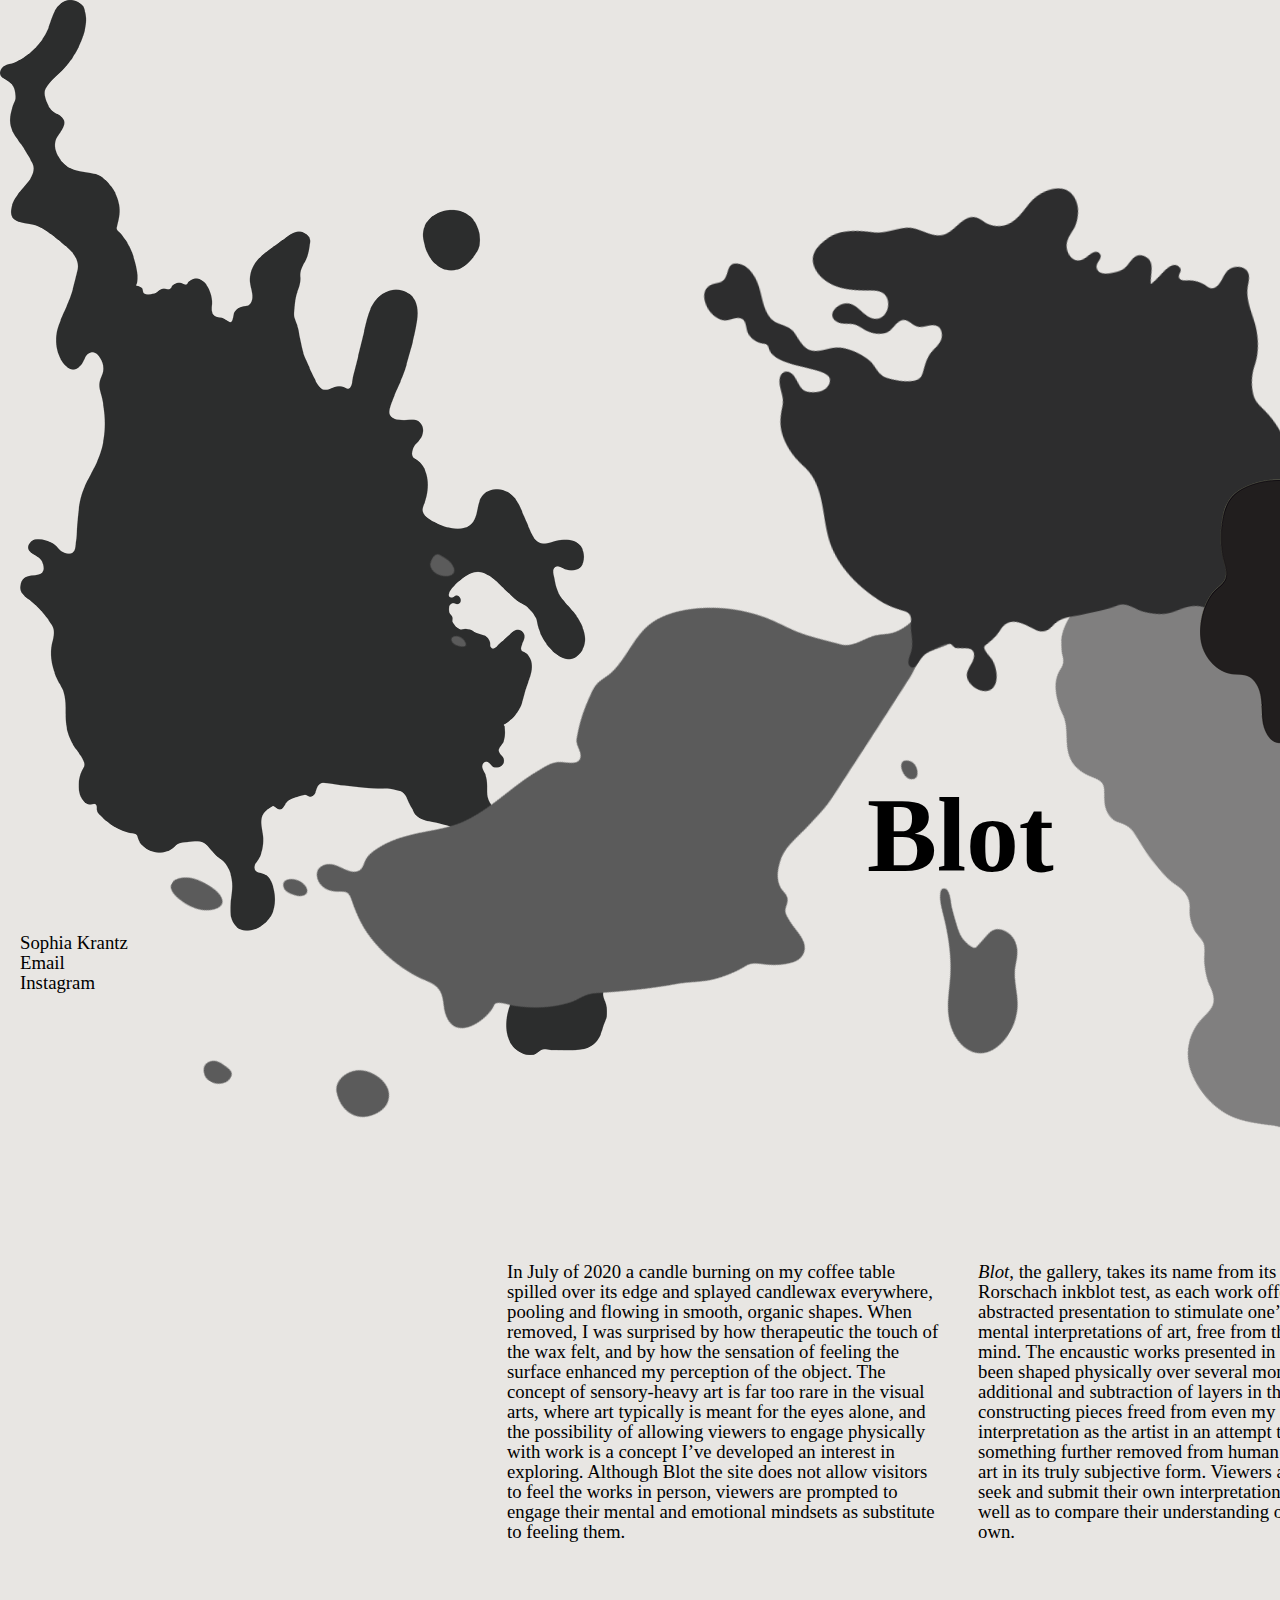
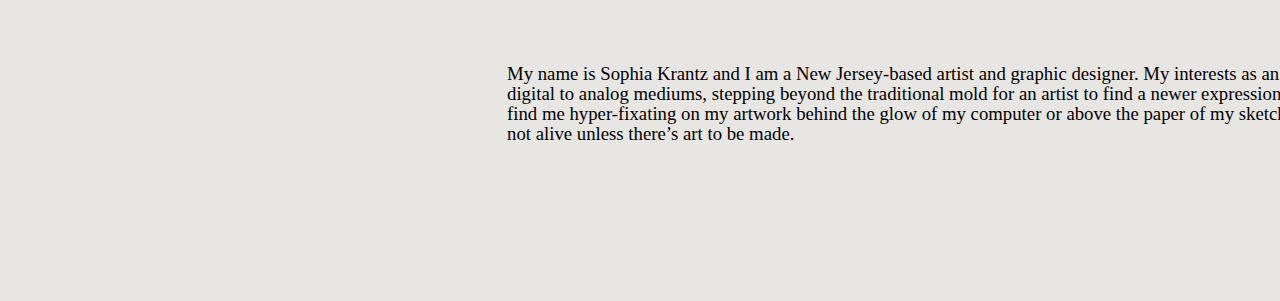
==== index.html @ 6ec8d4f0 "Initial commit" ====
<!DOCTYPE html>
<html lang="en-US">
<head>
	<meta charset="UTF-8">
	<title>Blot | Home</title>
	<link rel="icon" type="image/png" href="assets/imgs/favicon.png">
	<link rel="stylesheet" href="assets/css/main.css">
	<script src="assets/js/jquery-3.4.1.min.js"></script>
    <script src="assets/js/main.js"></script> 
</head>
<body >
	<div class="title">
		<div>Blot</div>
	</div>
	<div class="blots">
		<div class="wax">
			<img src="assets/imgs/wax.png" usemap="#wax1">
			<map name="wax1">
			<area shape="rect" coords="605,1053,607,1055" alt="Image Map" style="outline:none;" title="Image Map" href="gallery/untitled1/index.html" />
			<area href="gallery/untitled1/index.html" shape="poly" coords="466,270,481,252,480,232,471,216,457,208,443,210,430,217,421,228,423,243,428,260,440,269,454,270" style="outline:none;" target="_self">
			<area href="gallery/untitled1/index.html" shape="poly" coords="600,1040,606,1019,607,1005,603,996,603,986,599,982,585,984,577,979,559,973,546,973,535,976,524,981,515,990,509,1001,505,1015,504,1030,509,1044,519,1054,537,1055,543,1049,554,1053,583,1053" style="outline:none;" target="_self">
			<area href="gallery/untitled1/index.html" shape="poly" coords="524,951,531,942,529,933,521,926,520,913,515,899,503,890,504,875,503,867,492,856,498,845,494,810,490,800,488,793,487,782,485,768,499,769,504,764,505,757,500,751,505,741,507,726,511,722,520,709,533,671,533,659,526,651,523,648,526,633,522,627,516,626,493,645,488,635,480,631,470,628,464,627,454,620,453,608,463,602,463,593,453,589,476,575,492,581,510,598,530,609,537,630,548,651,564,659,576,658,585,650,587,636,581,619,574,612,563,599,559,595,553,570,558,567,568,572,581,569,586,554,581,543,572,538,566,537,554,538,542,541,533,530,525,516,517,497,508,489,498,487,489,488,480,492,476,498,474,516,468,522,459,524,446,525,423,511,427,502,428,483,427,474,427,468,424,461,413,453,425,437,424,424,420,416,415,414,391,412,395,405,399,392,414,345,418,321,418,298,413,290,404,286,394,286,384,288,375,296,369,303,364,317,348,379,334,382,322,386,302,342,300,326,296,317,296,304,303,280,313,242,311,231,303,228,298,227,248,262,246,275,249,296,235,302,228,314,214,310,212,287,204,275,196,273,186,276,174,277,166,281,147,289,141,280,138,258,130,242,119,225,123,204,118,190,110,179,101,172,92,169,71,164,63,156,57,144,61,134,67,119,64,113,55,106,50,101,48,90,55,81,66,72,78,58,85,39,90,23,90,9,86,1,56,1,51,10,45,21,42,31,34,40,24,48,17,56,0,62,0,80,10,84,12,92,7,104,6,120,10,135,21,152,30,170,24,181,14,193,9,206,11,219,21,225,37,228,70,253,75,268,69,283,64,301,56,318,50,338,64,369,75,371,86,366,87,359,94,356,101,366,97,376,97,388,99,410,100,441,80,486,75,499,72,546,62,547,50,538,35,537,29,536,26,545,35,557,42,570,26,573,19,578,15,587,21,597,45,622,47,650,49,663,61,695,63,731,79,762,74,790,81,805,94,808,104,828,133,837,144,854,172,854,179,843,200,844,222,864,226,882,227,907,229,922,246,934,263,927,277,913,278,894,273,877,257,868,265,854,264,818,272,812,281,815,288,804,305,798,314,800,320,788,398,790,413,817,425,825,450,830,452,850,459,862,475,874,482,896,497,904,505,925,508,944" style="outline:none;" target="_self">
			</map>
		</div>
		<div class="wax2">
			<img id="Image-Maps-Com-wax2" src="assets/imgs/wax2.png" height="800px"usemap="#wax2">
			<map name="wax2" id="ImageMapsCom-wax2">
			<area shape="rect" coords="800,798,802,800" alt="Image Map" style="outline:none;" title="Image Map" href="gallery/untitled2/index.html">
			<area href="assets/imgs/wax2.PNG" shape="poly" coords="800,677,802,664,800,657,793,653,788,652,783,653,781,659,781,670,786,678,796,679" style="outline:none;" target="_self">
			<area href="gallery/untitled2/index.html" shape="poly" coords="752,551,758,539,759,524,754,513,742,504,730,504,717,510,713,523,714,540,723,550,738,556" style="outline:none;" target="_self">
			<area href="gallery/untitled2/index.html" shape="poly" coords="657,797,661,782,657,758,649,746,638,745,635,758,634,775,639,789,647,800" style="outline:none;" target="_self">
			<area href="gallery/untitled2/index.html" shape="poly" coords="595,703,600,694,595,679,590,679,584,686,586,696" style="outline:none;" target="_self">
			<area href="gallery/untitled2/index.html" shape="poly" coords="299,681,302,668,294,662,291,670" style="outline:none;" target="_self">
			<area href="gallery/untitled2/index.html" shape="poly" coords="240,737,250,726,246,710,239,709,234,715,233,721,231,728" style="outline:none;" target="_self">
			<area href="gallery/untitled2/index.html" shape="poly" coords="183,231,192,215,188,206,180,206,173,215,173,225" style="outline:none;" target="_self">
			<area href="gallery/untitled2/index.html" shape="poly" coords="268,130,282,124,301,106,324,87,352,76,380,59,393,41,396,19,391,9,377,1,373,1,343,1,338,4,324,9,310,20,297,27,282,33,276,40,275,50,277,63,290,70,302,71,304,80,297,97,280,113,270,119" style="outline:none;" target="_self">
			<area href="gallery/untitled2/index.html" shape="poly" coords="565,679,577,665,574,652,569,643,589,616,606,575,608,518,611,509,632,485,627,472,606,459,592,457,568,409,552,391,536,384,461,280,446,264,433,259,411,226,397,216,384,220,369,250,350,258,348,270,325,284,288,277,256,269,101,262,76,261,19,225,5,228,1,236,1,257,12,272,35,287,62,294,80,316,100,327,113,368,119,413,121,434,130,455,140,477,159,500,171,512,184,520,198,521,233,523,261,535,328,522,336,511,350,532,373,545,443,577,461,590,495,631,517,644,539,646,545,654,551,675" style="outline:none;" target="_self">
			</map>
		</div>
		<div class="wax3">
			<img src="assets/imgs/wax3.png" usemap="#image-maps-2021-01-14-224948">
			<map name="image-maps-2021-01-14-224948">
			<area shape="rect" coords="364,598,366,600"style="outline:none;" href="gallery/untitled3/index.html">
			<area href="gallery/untitled3/index.html" shape="poly" coords="258,299,274,276,274,253,291,231,299,201,306,197,341,185,356,168,364,142,366,118,358,102,347,80,323,59,321,53,325,45,336,37,339,23,331,16,321,14,315,15,310,19,293,35,268,36,240,17,231,12,216,6,176,3,139,0,101,0,92,9,84,31,50,58,46,74,45,89,53,113,64,117,78,114,85,101,90,95,104,95,122,107,129,122,123,133,121,156,91,177,72,212,60,236,51,264,45,301,41,335,37,378,38,409,27,433,17,486,0,510,2,527,16,535,45,513,54,510,66,519,61,533,69,547,79,545,87,543,97,554,104,573,113,586,125,597,139,600,173,599,200,588,218,563,234,553,252,516,272,480,271,464,261,445,272,424,276,414,274,402,265,388,269,356,266,323" style="outline:none;" target="_self">
			</map>
		</div>
		<div class="wax4">
			<img src="assets/imgs/wax4.png" usemap="#image-maps-2021-01-14-225434">
			<map name="image-maps-2021-01-14-225434">
			<area shape="rect" coords="324,798,326,800" style="outline:none;" title="Image Map" href="gallery/untitled4/index.html" />
			<area href="gallery/untitled4/index.html" shape="poly" coords="292,634,289,612,278,590,281,581,293,570,309,536,311,521,308,504,317,487,326,457,325,425,321,410,314,402,312,356,311,353,300,346,310,333,312,326,304,301,306,295,314,286,320,261,315,252,302,240,303,232,296,224,296,202,284,183,287,158,278,144,269,138,257,137,241,123,245,111,252,101,263,95,276,87,287,79,296,70,301,56,305,42,305,33,301,23,295,13,288,6,278,1,237,1,227,11,216,23,207,39,199,50,184,59,177,56,172,42,166,35,157,27,149,21,139,18,128,17,119,18,110,20,101,29,96,47,100,63,109,73,113,83,114,92,105,94,97,93,90,101,93,113,101,119,101,129,94,137,86,146,75,157,81,173,57,203,39,206,29,224,24,245,25,267,35,290,50,314,63,332,73,351,75,368,66,377,53,376,40,365,30,358,22,353,11,351,1,359,0,382,13,398,29,426,30,448,18,502,20,520,26,537,42,556,45,573,48,608,50,678,56,696,64,713,72,729,82,738,94,740,105,740,117,730,125,725,132,734,129,747,129,765,135,780,144,793,157,799,183,799,208,783,217,787,229,798,251,800,260,789,267,774,259,752,255,737,247,713,251,675,266,671,285,660" style="outline:none;" target="_self">
			</map>
		</div>
		<div class="wax5">
			<img src="assets/imgs/wax5.png" usemap="#image-maps-2021-01-14-230004">
			<map name="image-maps-2021-01-14-230004">
			<area shape="rect" coords="596,698,598,700" style="outline:none;" title="Image Map" href="gallery/untitled5/index.html">
			<area href="gallery/untitled5/index.html" shape="poly" coords="588,541,596,524,597,499,589,450,582,445,569,441,566,429,569,400,565,381,553,371,542,365,526,365,507,351,497,330,495,311,511,278,526,253,525,227,519,207,509,191,497,187,482,182,470,180,453,179,438,180,432,178,427,172,425,158,422,148,420,139,416,131,412,124,398,107,399,102,405,89,406,73,405,58,393,35,382,18,373,5,362,1,302,1,291,9,270,22,259,32,239,45,218,50,193,50,160,44,131,28,124,20,111,15,101,9,80,5,55,10,36,18,21,35,17,58,21,99,17,112,1,139,1,185,10,199,25,203,48,205,57,229,61,253,67,273,81,276,94,270,103,266,120,271,137,289,152,306,174,315,197,317,213,323,216,339,217,356,221,375,238,397,235,422,232,441,232,485,220,507,213,529,217,552,233,559,249,556,266,551,281,557,287,574,308,601,315,623,317,647,320,672,331,693,372,699,384,685,384,659,403,623,409,585,399,548,391,523,389,501,392,477,398,458,415,452,439,435,461,451,466,493,473,503,502,516,517,547,554,557,574,556" style="outline:none;" target="_self">
</map>
		</div>
		<div class="wax6">
			<img src="assets/imgs/wax6.png" usemap="#image-maps-2021-01-14-231120">
			<map name="image-maps-2021-01-14-231120">
			<area shape="rect" coords="515,598,517,600" style="outline:none;" href="gallery/untitled6/index.html" />
			<area href="gallery/untitled6/index.html" shape="poly" coords="514,443,511,433,502,420,502,407,499,399,488,378,488,370,493,359,498,353,513,345,516,333,516,303,505,287,498,279,483,262,475,237,471,222,475,211,487,212,500,205,503,199,503,191,492,173,487,169,482,167,465,169,430,141,431,132,439,100,447,94,464,86,472,79,475,74,475,68,472,59,468,52,464,46,458,41,450,39,440,37,428,36,417,29,409,20,403,13,395,4,392,1,367,1,361,8,350,19,343,36,333,46,324,57,316,67,306,70,285,67,274,63,265,63,257,65,251,74,243,79,233,81,211,80,190,79,160,72,116,55,105,45,98,43,87,46,84,53,77,57,58,75,53,87,52,102,59,116,78,128,95,134,139,147,173,165,184,178,189,195,183,221,151,245,141,258,134,273,130,293,114,310,96,314,62,315,50,317,30,332,13,354,0,382,1,418,10,442,25,446,45,448,80,461,94,459,113,486,108,501,109,518,84,532,80,549,95,565,82,570,79,584,86,595,108,600,139,600,155,582,157,574,141,562,147,558,162,562,178,554,184,534,168,508,166,490,177,476,197,482,215,494,291,529,304,521,296,498,305,491,326,497,353,507,391,510,435,504,467,487,491,466,513,455" style="outline:none;" target="_self">
			</map>

		</div>
		<div class="wax7">
			<img src="assets/imgs/wax7.png" usemap="#image-maps-2021-01-14-232211">
			<map name="image-maps-2021-01-14-232211">
			<area shape="rect" coords="536,549,538,551"style="outline:none;" href="gallery/untitled7/index.html">
			<area href="gallery/untitled7/index.html" shape="poly" coords="479,414,492,403,509,392,527,371,532,354,530,346,532,339,536,326,535,303,528,278,518,261,514,254,515,242,518,233,524,221,531,209,533,194,532,178,531,157,533,148,538,133,534,122,527,119,521,119,514,121,502,134,495,134,487,126,469,121,474,112,471,107,464,104,455,107,442,115,446,99,444,93,436,88,430,88,418,94,407,97,390,94,392,88,398,79,395,74,388,73,381,76,372,77,367,73,367,63,371,56,380,49,385,39,387,26,384,12,375,5,366,4,356,4,346,6,337,14,322,23,309,28,298,26,293,22,286,13,277,12,272,14,254,22,243,24,233,19,223,10,215,8,203,8,187,8,174,3,162,1,131,1,123,6,113,17,114,31,122,46,137,57,154,62,174,68,175,82,170,88,161,90,153,80,145,70,139,68,128,70,120,73,118,83,126,91,136,91,158,108,173,109,185,100,198,110,220,112,222,123,204,136,192,158,175,157,159,151,154,140,146,123,132,112,120,109,110,109,92,105,86,97,79,82,72,73,64,70,59,61,58,49,58,31,56,20,45,6,37,3,28,7,22,21,10,20,1,24,1,51,15,63,30,62,33,82,48,93,54,111,79,122,101,138,90,148,76,142,70,124,63,121,57,121,52,130,52,148,43,172,43,192,53,216,64,234,67,259,64,285,69,327,88,354,107,376,127,389,123,399,122,415,116,431,119,443,135,432,157,426,163,434,180,439,166,456,173,476,188,482,199,475,204,455,196,437,208,431,220,421,234,422,252,437,274,429,309,430,342,427,360,443,386,447,415,447,431,468,455,495,474,510,490,518,525,548,538,549,538,539,527,530,517,510,512,481,506,466,498,455,485,441,481,429" style="outline:none;" target="_self">
			</map>
		</div>
		<div class="wax8">
			<img src="assets/imgs/wax8.png" usemap="#image-maps-2021-01-14-233036">
			<map name="image-maps-2021-01-14-233036">
			<area shape="rect" coords="601,724,603,726" style="outline:none;" href="gallery/untitled8/index.html" />
			<area href="gallery/untitled8/index.html" shape="poly" coords="508,682,505,673,501,671,484,673,479,665,483,648,483,631,497,619,505,599,520,588,527,572,540,563,563,559,583,560,597,554,603,539,601,530,596,528,572,538,530,546,506,565,478,584,453,605,433,588,431,562,427,551,420,544,405,537,388,506,388,502,392,491,391,480,386,469,378,462,380,457,388,455,397,460,397,479,411,485,415,478,417,463,427,460,438,458,461,477,489,475,504,486,524,488,535,476,532,461,519,447,506,436,512,426,512,408,549,398,562,410,568,404,570,396,567,391,563,351,580,338,580,325,577,321,558,301,558,294,556,276,547,264,537,260,523,261,510,274,508,290,517,308,508,317,499,308,494,309,489,317,482,316,485,304,482,295,475,291,465,291,463,281,457,275,447,278,437,272,428,273,420,275,412,288,404,295,391,297,396,284,390,280,383,280,372,285,361,290,346,285,339,278,331,277,324,279,316,275,307,270,298,258,287,254,275,246,266,230,268,205,285,199,297,209,317,217,335,212,350,219,359,215,352,200,356,195,365,201,374,210,388,209,397,201,412,197,419,186,416,176,410,166,410,155,413,145,413,137,423,141,437,151,447,157,456,150,460,143,461,129,475,97,487,95,493,76,493,57,488,43,494,32,496,17,494,4,489,1,472,1,463,6,450,10,440,4,427,1,419,5,409,14,390,14,374,17,356,26,345,37,333,42,331,54,337,66,347,68,355,60,362,71,359,80,351,84,347,87,343,92,347,104,346,114,349,128,352,141,345,148,339,152,326,151,318,132,311,112,305,107,298,107,289,84,279,80,269,65,264,64,257,68,260,87,269,105,268,118,261,107,255,90,249,86,241,89,239,104,249,121,256,142,254,164,244,178,232,188,225,193,221,204,208,210,208,232,197,247,190,267,183,271,174,268,159,270,178,253,180,245,178,235,177,206,185,186,200,179,196,170,197,165,197,165,194,155,186,149,175,142,172,130,183,123,183,112,181,104,171,96,163,91,156,92,148,92,126,65,119,59,112,59,103,60,100,58,98,47,89,44,76,45,75,57,84,70,82,84,74,95,61,102,43,105,38,113,37,126,28,139,15,139,7,130,2,141,4,154,17,153,40,146,52,130,60,129,72,124,81,134,83,156,79,172,74,191,79,210,90,221,85,235,74,248,71,264,70,282,70,300,72,312,82,320,92,339,86,346,78,326,67,318,60,322,57,329,59,338,50,345,42,359,46,379,34,381,23,376,12,381,12,393,23,394,21,403,7,423,7,439,13,462,28,465,31,477,35,496,25,501,10,493,5,497,1,510,8,520,30,520,40,539,52,549,61,554,70,580,97,594,109,592,113,583,127,586,129,577,124,566,116,561,120,545,117,540,107,538,104,530,92,523,117,528,129,525,133,537,137,547,132,560,134,579,145,591,141,601,134,613,138,626,150,627,158,609,162,623,165,637,167,650,178,662,181,684,191,699,202,706,220,707,230,699,233,689,237,681,253,669,265,663,284,656,298,668,317,674,339,669,360,666,386,673,394,686,410,693,426,695,430,711,437,721,449,724,463,719,479,712,489,693,497,690,507,690" style="outline:none;" target="_self">
			<area href="gallery/untitled8/index.html" shape="poly" coords="298,47,301,32,305,17,302,5,296,1,282,1,272,7,266,16,264,31,268,46,286,51" style="outline:none;" target="_self">
			<area href="gallery/untitled8/index.html" shape="poly" coords="77,661,78,643,69,636,68,626,66,602,61,590,52,573,40,561,33,549,27,549,23,551,20,560,23,577,22,589,17,600,21,612,33,618,37,640,33,657,34,682,39,717,41,726,54,725,56,715,51,700,55,679,63,671,73,667" style="outline:none;" target="_self">
			</map>
		</div>
	</div>
	<div class="contact">
		<ul>
			<li>Sophia Krantz</li>
			<li><a href = "mailto: sophia.a.krantz@gmail.com">Email</a></li>
			<li><a href="https://www.instagram.com/theworldsofsoph/" target="_blank" rel="noopener noreferrer">Instagram</a></li>
		</ul>
	</div>
	<div class="about">
		<div class="behind_the_process">
			<p>In July of 2020 a candle burning on my coffee table spilled over its edge and splayed candlewax everywhere, pooling and flowing in smooth, organic shapes. When removed, I was surprised by how therapeutic the touch of the wax felt, and by how the sensation of feeling the surface enhanced my perception of the object. The concept of sensory-heavy art is far too rare in the visual arts, where art typically is meant for the eyes alone, and the possibility of allowing viewers to engage physically with work is a concept I’ve developed an interest in exploring. Although Blot the site does not allow visitors to feel the works in person, viewers are prompted to engage their mental and emotional mindsets as substitute to feeling them.</p>
		</div>
		<div class="behind_blot">
			<p><i>Blot</i>, the gallery, takes its name from its similarity to the Rorschach inkblot test, as each work offers viewers an abstracted presentation to stimulate one’s emotional and mental interpretations of art, free from the conscious mind. The encaustic works presented in this gallery have been shaped physically over several months through the additional and subtraction of layers in the work, constructing pieces freed from even my own interpretation as the artist in an attempt to create something further removed from human hands and reveal art in its truly subjective form. Viewers are encouraged to seek and submit their own interpretation of the works as well as to compare their understanding of the art with my own.</p>
		</div>
		<div class="bio">
			<p>My name is Sophia Krantz and I am a New Jersey-based artist and graphic designer. My interests as an artist range from digital to analog mediums, stepping beyond the traditional mold for an artist to find a newer expression of self. You can find me hyper-fixating on my artwork behind the glow of my computer or above the paper of my sketchbook, but I’m not alive unless there’s art to be made.</p>
		</div>
	</div>
</body>
</html>
---- assets/css/main.css ----
* {
	margin: 0;
	padding: 0;
}
body {
	background-color: #e8e6e3;
	color: black;
	user-select: none;
}
@media (min-width: 1670px) {
	body {
		overflow-x: hidden;
	}
}
a {
	text-decoration: none;
	color: black;
}
ul, li {
	list-style-type: none;
}

.title {
	font-family:baskerville;
	font-weight:bold;
	font-size: 105px;
	position: absolute;
	left: 867px;
	top: 775px;
	z-index: 2;
}
.blot {
	position: absolute;
	z-index: 1;
}
.wax {
	position: absolute;
	left: 0px;
	top: 0px;
}
.wax2 {
	position: absolute;
	left: 240px;
	top: 465px;
	transform: rotate(120deg);
	
}
.wax3 {
	position: absolute;
	left: 1065px;
	top: 547px;
	transform: rotate(143deg);
}
.wax4 {
	position: absolute;
	left: 1586px;
	top: 1068px;
	transform: rotate(-165deg);
}
.wax5 {
	position: absolute;
	left: 1200px;
	top: 470px;
	z-index: 3;
}
.wax6 {
	position: absolute;
	left: 1355px;
	top: -39px;
	transform: rotate(-79deg);
	opacity: 55%;
}
.wax7 {
	position: absolute;
	left: 752px;
	top: 198px;
	transform: rotate(347deg);
}
.wax8 {
	position: absolute;
	left: 1410px;
	top: 560px;
	transform: rotate(165deg);
}
.wax:hover, .wax5:hover {
	animation: movement 0.8s ease-out;
}
@keyframes movement {
	0% {
		transform: translateY(0px);
		transform: rotate(0deg);
	}
	65% {
		transform: translateY(30px);
		transform: rotate(30deg);
	}
	100% {
		transform: translateY(0px);
		transform: rotate(0deg);
	}
}
.wax2:hover, .wax3:hover, .wax:hover {
	animation: movement2 1.5s ease-out;
}
@keyframes movement2 {
	0% {
		transform: translateX(0px);
		transform: rotate(120deg);
	}
	50% {
		transform: translateX(-50px);
		transform: rotate(180deg);
	}
	100% {
		transform: translateX(0px);
		transform: rotate(120deg);
	}
}
.contact {
	font-family: baskerville;
	font-weight: normal;
	font-size: 18.75px;
	position: fixed;
	top: 913px;
	line-height: 20px;
	z-index: 5;
	background-color: #e8e6e3;
	padding: 20px;
}
.contact a:hover {
	font-weight: bold;
}
.behind_the_process {
	font-size: 18.75px;
	line-height: 20px;
	position: absolute;
	left: 507px;
	top: 1262px;
	width: 436px;
}
.behind_blot {
	font-size: 18.75px;
	line-height: 20px;
	position: absolute;
	left: 978px;
	top: 1262px;
	width: 436px;
}
.bio {
	font-size: 18.75px;
	line-height: 20px;
	position: absolute;
	left: 507px;
	top: 1664px;
	width: 907px;
	z-index: 3;
}
.untitled {
	position: absolute;
	left: 402px;
	top: 83px;
	display: flex;
	align-items: flex-end;
	z-index: 4;
}
.front {
	z-index: 2;
}
.front:hover {
	cursor: pointer;
	animation: wiggle 1s ease-out;
}
@keyframes wiggle {
	0% {
		transform: rotate(0deg);
	}
	50% {
		transform: rotate(15deg);
	}
}
.back {
	cursor: pointer;
	position: absolute;
	z-index: 3;
}
.back:hover {
	cursor: pointer;
}
.work_title {
	position: absolute;
	left: 640px;
	width: 300px;
	z-index: 4;
	font-family: baskerville;
}
.square {
	border-radius: 10px;
	width: 51px;
	height: 51px;
	position: absolute;
	left: 1042px;
	top: 777px;
	z-index: 4;
}
.square:hover, .square2:hover {
	cursor: pointer;
	filter: saturate(130%);
}
.rectangle {
	width: 507px;
	height: 240px;
	position: absolute;
	left: 1011px;
}
.home {
	font-family: baskerville;
	font-weight: normal;
	font-size: 18.75px;
	position: fixed;
	top: 63px;
	z-index: 5;
	background-color: #e8e6e3;
	padding: 20px;
}
.home a:hover {
	font-weight: bold;
}
.hide {
	visibility: hidden;
	z-index: 1;
}
.reveal {
	visibility: visible;
}
.form {
	position: absolute;
	display: flex;
	left: 1042px;
	top: 787px;
	z-index: 5;
}
.answers {
	position: absolute;
	left: 140px;
}
.submit {
	position: absolute;
	top: 195px;
	left: 250px;
}
button:hover {
	cursor: pointer;
	filter: saturate(290%);
}
.description {
	position: absolute;
	left: 1042px;
	top: 787px;
	z-index: 5;
	width: 437px;
	font-family: baskerville;
	font-size: 18.75px;
	line-height: 20px;
}
.square2 {
	position: absolute;
	border-radius: 10px;
	width: 51px;
	height: 51px;
	z-index: 4;
	top: 1030px;
	left: 20px;
}
.artist {
	position: absolute;
	top: 1030px;
	left: 20px;
	width: 360px;
	font-family: baskerville;
	font-size: 18.75px;
	line-height: 20px;
	z-index: 4;
}
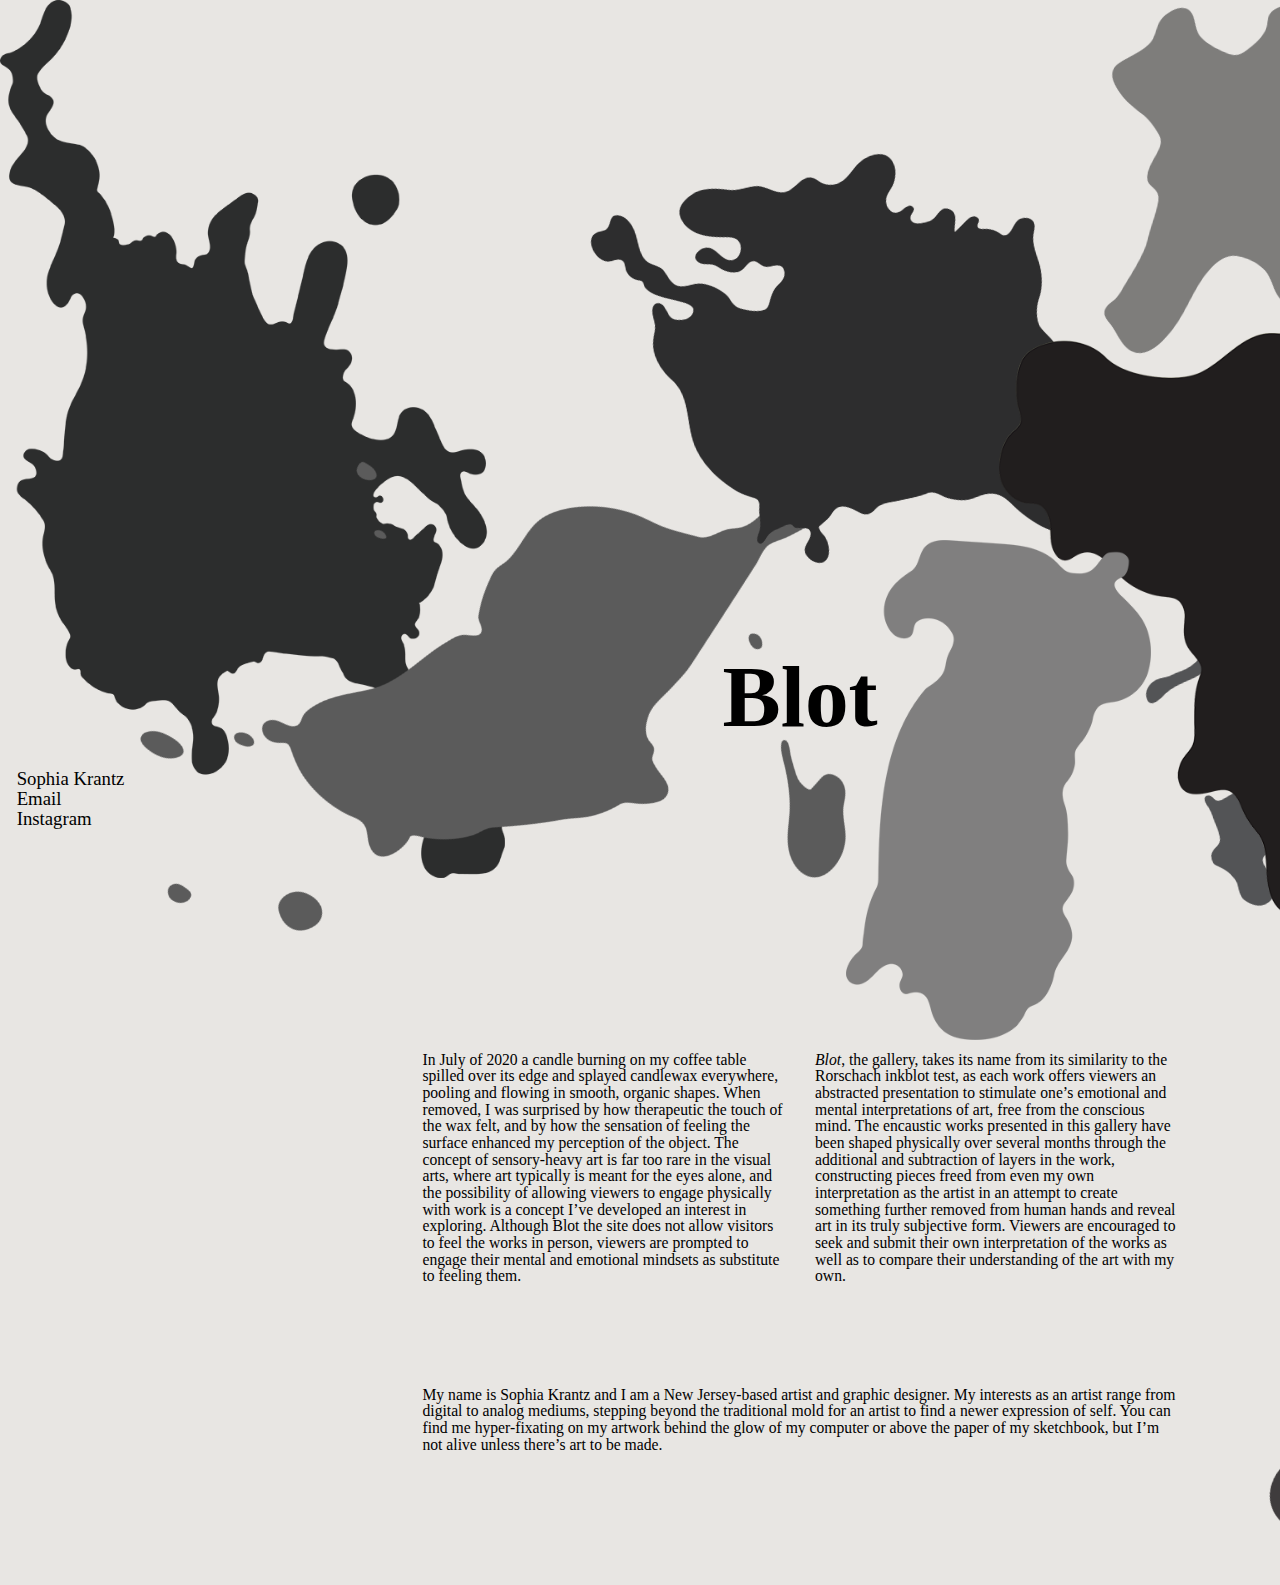
==== commit 7c98754f: "resizing fixes and blot realignments" ====
--- a/index.html
+++ b/index.html
@@ -8,79 +8,50 @@
 	<script src="assets/js/jquery-3.4.1.min.js"></script>
     <script src="assets/js/main.js"></script> 
 </head>
-<body >
+<body>
 	<div class="title">
 		<div>Blot</div>
 	</div>
 	<div class="blots">
 		<div class="wax">
-			<img src="assets/imgs/wax.png" usemap="#wax1">
-			<map name="wax1">
-			<area shape="rect" coords="605,1053,607,1055" alt="Image Map" style="outline:none;" title="Image Map" href="gallery/untitled1/index.html" />
-			<area href="gallery/untitled1/index.html" shape="poly" coords="466,270,481,252,480,232,471,216,457,208,443,210,430,217,421,228,423,243,428,260,440,269,454,270" style="outline:none;" target="_self">
-			<area href="gallery/untitled1/index.html" shape="poly" coords="600,1040,606,1019,607,1005,603,996,603,986,599,982,585,984,577,979,559,973,546,973,535,976,524,981,515,990,509,1001,505,1015,504,1030,509,1044,519,1054,537,1055,543,1049,554,1053,583,1053" style="outline:none;" target="_self">
-			<area href="gallery/untitled1/index.html" shape="poly" coords="524,951,531,942,529,933,521,926,520,913,515,899,503,890,504,875,503,867,492,856,498,845,494,810,490,800,488,793,487,782,485,768,499,769,504,764,505,757,500,751,505,741,507,726,511,722,520,709,533,671,533,659,526,651,523,648,526,633,522,627,516,626,493,645,488,635,480,631,470,628,464,627,454,620,453,608,463,602,463,593,453,589,476,575,492,581,510,598,530,609,537,630,548,651,564,659,576,658,585,650,587,636,581,619,574,612,563,599,559,595,553,570,558,567,568,572,581,569,586,554,581,543,572,538,566,537,554,538,542,541,533,530,525,516,517,497,508,489,498,487,489,488,480,492,476,498,474,516,468,522,459,524,446,525,423,511,427,502,428,483,427,474,427,468,424,461,413,453,425,437,424,424,420,416,415,414,391,412,395,405,399,392,414,345,418,321,418,298,413,290,404,286,394,286,384,288,375,296,369,303,364,317,348,379,334,382,322,386,302,342,300,326,296,317,296,304,303,280,313,242,311,231,303,228,298,227,248,262,246,275,249,296,235,302,228,314,214,310,212,287,204,275,196,273,186,276,174,277,166,281,147,289,141,280,138,258,130,242,119,225,123,204,118,190,110,179,101,172,92,169,71,164,63,156,57,144,61,134,67,119,64,113,55,106,50,101,48,90,55,81,66,72,78,58,85,39,90,23,90,9,86,1,56,1,51,10,45,21,42,31,34,40,24,48,17,56,0,62,0,80,10,84,12,92,7,104,6,120,10,135,21,152,30,170,24,181,14,193,9,206,11,219,21,225,37,228,70,253,75,268,69,283,64,301,56,318,50,338,64,369,75,371,86,366,87,359,94,356,101,366,97,376,97,388,99,410,100,441,80,486,75,499,72,546,62,547,50,538,35,537,29,536,26,545,35,557,42,570,26,573,19,578,15,587,21,597,45,622,47,650,49,663,61,695,63,731,79,762,74,790,81,805,94,808,104,828,133,837,144,854,172,854,179,843,200,844,222,864,226,882,227,907,229,922,246,934,263,927,277,913,278,894,273,877,257,868,265,854,264,818,272,812,281,815,288,804,305,798,314,800,320,788,398,790,413,817,425,825,450,830,452,850,459,862,475,874,482,896,497,904,505,925,508,944" style="outline:none;" target="_self">
-			</map>
+			<a href="gallery/untitled1/index.html">
+				<img src="assets/imgs/wax.png" style="height:97.6vh">
+			</a>
 		</div>
 		<div class="wax2">
-			<img id="Image-Maps-Com-wax2" src="assets/imgs/wax2.png" height="800px"usemap="#wax2">
-			<map name="wax2" id="ImageMapsCom-wax2">
-			<area shape="rect" coords="800,798,802,800" alt="Image Map" style="outline:none;" title="Image Map" href="gallery/untitled2/index.html">
-			<area href="assets/imgs/wax2.PNG" shape="poly" coords="800,677,802,664,800,657,793,653,788,652,783,653,781,659,781,670,786,678,796,679" style="outline:none;" target="_self">
-			<area href="gallery/untitled2/index.html" shape="poly" coords="752,551,758,539,759,524,754,513,742,504,730,504,717,510,713,523,714,540,723,550,738,556" style="outline:none;" target="_self">
-			<area href="gallery/untitled2/index.html" shape="poly" coords="657,797,661,782,657,758,649,746,638,745,635,758,634,775,639,789,647,800" style="outline:none;" target="_self">
-			<area href="gallery/untitled2/index.html" shape="poly" coords="595,703,600,694,595,679,590,679,584,686,586,696" style="outline:none;" target="_self">
-			<area href="gallery/untitled2/index.html" shape="poly" coords="299,681,302,668,294,662,291,670" style="outline:none;" target="_self">
-			<area href="gallery/untitled2/index.html" shape="poly" coords="240,737,250,726,246,710,239,709,234,715,233,721,231,728" style="outline:none;" target="_self">
-			<area href="gallery/untitled2/index.html" shape="poly" coords="183,231,192,215,188,206,180,206,173,215,173,225" style="outline:none;" target="_self">
-			<area href="gallery/untitled2/index.html" shape="poly" coords="268,130,282,124,301,106,324,87,352,76,380,59,393,41,396,19,391,9,377,1,373,1,343,1,338,4,324,9,310,20,297,27,282,33,276,40,275,50,277,63,290,70,302,71,304,80,297,97,280,113,270,119" style="outline:none;" target="_self">
-			<area href="gallery/untitled2/index.html" shape="poly" coords="565,679,577,665,574,652,569,643,589,616,606,575,608,518,611,509,632,485,627,472,606,459,592,457,568,409,552,391,536,384,461,280,446,264,433,259,411,226,397,216,384,220,369,250,350,258,348,270,325,284,288,277,256,269,101,262,76,261,19,225,5,228,1,236,1,257,12,272,35,287,62,294,80,316,100,327,113,368,119,413,121,434,130,455,140,477,159,500,171,512,184,520,198,521,233,523,261,535,328,522,336,511,350,532,373,545,443,577,461,590,495,631,517,644,539,646,545,654,551,675" style="outline:none;" target="_self">
-			</map>
+			<a href="gallery/untitled2/index.html">
+				<img src="assets/imgs/wax2.png" style="height:74vh">
+			</a>
 		</div>
 		<div class="wax3">
-			<img src="assets/imgs/wax3.png" usemap="#image-maps-2021-01-14-224948">
-			<map name="image-maps-2021-01-14-224948">
-			<area shape="rect" coords="364,598,366,600"style="outline:none;" href="gallery/untitled3/index.html">
-			<area href="gallery/untitled3/index.html" shape="poly" coords="258,299,274,276,274,253,291,231,299,201,306,197,341,185,356,168,364,142,366,118,358,102,347,80,323,59,321,53,325,45,336,37,339,23,331,16,321,14,315,15,310,19,293,35,268,36,240,17,231,12,216,6,176,3,139,0,101,0,92,9,84,31,50,58,46,74,45,89,53,113,64,117,78,114,85,101,90,95,104,95,122,107,129,122,123,133,121,156,91,177,72,212,60,236,51,264,45,301,41,335,37,378,38,409,27,433,17,486,0,510,2,527,16,535,45,513,54,510,66,519,61,533,69,547,79,545,87,543,97,554,104,573,113,586,125,597,139,600,173,599,200,588,218,563,234,553,252,516,272,480,271,464,261,445,272,424,276,414,274,402,265,388,269,356,266,323" style="outline:none;" target="_self">
-			</map>
+			<a href="gallery/untitled3/index.html">
+				<img src="assets/imgs/wax3.png" style="height:55.5vh">
+			</a>
 		</div>
 		<div class="wax4">
-			<img src="assets/imgs/wax4.png" usemap="#image-maps-2021-01-14-225434">
-			<map name="image-maps-2021-01-14-225434">
-			<area shape="rect" coords="324,798,326,800" style="outline:none;" title="Image Map" href="gallery/untitled4/index.html" />
-			<area href="gallery/untitled4/index.html" shape="poly" coords="292,634,289,612,278,590,281,581,293,570,309,536,311,521,308,504,317,487,326,457,325,425,321,410,314,402,312,356,311,353,300,346,310,333,312,326,304,301,306,295,314,286,320,261,315,252,302,240,303,232,296,224,296,202,284,183,287,158,278,144,269,138,257,137,241,123,245,111,252,101,263,95,276,87,287,79,296,70,301,56,305,42,305,33,301,23,295,13,288,6,278,1,237,1,227,11,216,23,207,39,199,50,184,59,177,56,172,42,166,35,157,27,149,21,139,18,128,17,119,18,110,20,101,29,96,47,100,63,109,73,113,83,114,92,105,94,97,93,90,101,93,113,101,119,101,129,94,137,86,146,75,157,81,173,57,203,39,206,29,224,24,245,25,267,35,290,50,314,63,332,73,351,75,368,66,377,53,376,40,365,30,358,22,353,11,351,1,359,0,382,13,398,29,426,30,448,18,502,20,520,26,537,42,556,45,573,48,608,50,678,56,696,64,713,72,729,82,738,94,740,105,740,117,730,125,725,132,734,129,747,129,765,135,780,144,793,157,799,183,799,208,783,217,787,229,798,251,800,260,789,267,774,259,752,255,737,247,713,251,675,266,671,285,660" style="outline:none;" target="_self">
-			</map>
+			<a href="gallery/untitled4/index.html">
+				<img src="assets/imgs/wax4.png" style="height:74vh">
+			</a>
 		</div>
 		<div class="wax5">
-			<img src="assets/imgs/wax5.png" usemap="#image-maps-2021-01-14-230004">
-			<map name="image-maps-2021-01-14-230004">
-			<area shape="rect" coords="596,698,598,700" style="outline:none;" title="Image Map" href="gallery/untitled5/index.html">
-			<area href="gallery/untitled5/index.html" shape="poly" coords="588,541,596,524,597,499,589,450,582,445,569,441,566,429,569,400,565,381,553,371,542,365,526,365,507,351,497,330,495,311,511,278,526,253,525,227,519,207,509,191,497,187,482,182,470,180,453,179,438,180,432,178,427,172,425,158,422,148,420,139,416,131,412,124,398,107,399,102,405,89,406,73,405,58,393,35,382,18,373,5,362,1,302,1,291,9,270,22,259,32,239,45,218,50,193,50,160,44,131,28,124,20,111,15,101,9,80,5,55,10,36,18,21,35,17,58,21,99,17,112,1,139,1,185,10,199,25,203,48,205,57,229,61,253,67,273,81,276,94,270,103,266,120,271,137,289,152,306,174,315,197,317,213,323,216,339,217,356,221,375,238,397,235,422,232,441,232,485,220,507,213,529,217,552,233,559,249,556,266,551,281,557,287,574,308,601,315,623,317,647,320,672,331,693,372,699,384,685,384,659,403,623,409,585,399,548,391,523,389,501,392,477,398,458,415,452,439,435,461,451,466,493,473,503,502,516,517,547,554,557,574,556" style="outline:none;" target="_self">
-</map>
+			<a href="gallery/untitled5/index.html">
+				<img src="assets/imgs/wax5.png" style="height:64.8vh">
+			</a>
 		</div>
 		<div class="wax6">
-			<img src="assets/imgs/wax6.png" usemap="#image-maps-2021-01-14-231120">
-			<map name="image-maps-2021-01-14-231120">
-			<area shape="rect" coords="515,598,517,600" style="outline:none;" href="gallery/untitled6/index.html" />
-			<area href="gallery/untitled6/index.html" shape="poly" coords="514,443,511,433,502,420,502,407,499,399,488,378,488,370,493,359,498,353,513,345,516,333,516,303,505,287,498,279,483,262,475,237,471,222,475,211,487,212,500,205,503,199,503,191,492,173,487,169,482,167,465,169,430,141,431,132,439,100,447,94,464,86,472,79,475,74,475,68,472,59,468,52,464,46,458,41,450,39,440,37,428,36,417,29,409,20,403,13,395,4,392,1,367,1,361,8,350,19,343,36,333,46,324,57,316,67,306,70,285,67,274,63,265,63,257,65,251,74,243,79,233,81,211,80,190,79,160,72,116,55,105,45,98,43,87,46,84,53,77,57,58,75,53,87,52,102,59,116,78,128,95,134,139,147,173,165,184,178,189,195,183,221,151,245,141,258,134,273,130,293,114,310,96,314,62,315,50,317,30,332,13,354,0,382,1,418,10,442,25,446,45,448,80,461,94,459,113,486,108,501,109,518,84,532,80,549,95,565,82,570,79,584,86,595,108,600,139,600,155,582,157,574,141,562,147,558,162,562,178,554,184,534,168,508,166,490,177,476,197,482,215,494,291,529,304,521,296,498,305,491,326,497,353,507,391,510,435,504,467,487,491,466,513,455" style="outline:none;" target="_self">
-			</map>
-
+			<a href="gallery/untitled6/index.html">
+				<img src="assets/imgs/wax6.png" style="height:55.5vh">
+			</a>
 		</div>
 		<div class="wax7">
-			<img src="assets/imgs/wax7.png" usemap="#image-maps-2021-01-14-232211">
-			<map name="image-maps-2021-01-14-232211">
-			<area shape="rect" coords="536,549,538,551"style="outline:none;" href="gallery/untitled7/index.html">
-			<area href="gallery/untitled7/index.html" shape="poly" coords="479,414,492,403,509,392,527,371,532,354,530,346,532,339,536,326,535,303,528,278,518,261,514,254,515,242,518,233,524,221,531,209,533,194,532,178,531,157,533,148,538,133,534,122,527,119,521,119,514,121,502,134,495,134,487,126,469,121,474,112,471,107,464,104,455,107,442,115,446,99,444,93,436,88,430,88,418,94,407,97,390,94,392,88,398,79,395,74,388,73,381,76,372,77,367,73,367,63,371,56,380,49,385,39,387,26,384,12,375,5,366,4,356,4,346,6,337,14,322,23,309,28,298,26,293,22,286,13,277,12,272,14,254,22,243,24,233,19,223,10,215,8,203,8,187,8,174,3,162,1,131,1,123,6,113,17,114,31,122,46,137,57,154,62,174,68,175,82,170,88,161,90,153,80,145,70,139,68,128,70,120,73,118,83,126,91,136,91,158,108,173,109,185,100,198,110,220,112,222,123,204,136,192,158,175,157,159,151,154,140,146,123,132,112,120,109,110,109,92,105,86,97,79,82,72,73,64,70,59,61,58,49,58,31,56,20,45,6,37,3,28,7,22,21,10,20,1,24,1,51,15,63,30,62,33,82,48,93,54,111,79,122,101,138,90,148,76,142,70,124,63,121,57,121,52,130,52,148,43,172,43,192,53,216,64,234,67,259,64,285,69,327,88,354,107,376,127,389,123,399,122,415,116,431,119,443,135,432,157,426,163,434,180,439,166,456,173,476,188,482,199,475,204,455,196,437,208,431,220,421,234,422,252,437,274,429,309,430,342,427,360,443,386,447,415,447,431,468,455,495,474,510,490,518,525,548,538,549,538,539,527,530,517,510,512,481,506,466,498,455,485,441,481,429" style="outline:none;" target="_self">
-			</map>
+			<a href="gallery/untitled7/index.html">
+				<img src="assets/imgs/wax7.png" style="height:49.8vh">
+			</a>
 		</div>
 		<div class="wax8">
-			<img src="assets/imgs/wax8.png" usemap="#image-maps-2021-01-14-233036">
-			<map name="image-maps-2021-01-14-233036">
-			<area shape="rect" coords="601,724,603,726" style="outline:none;" href="gallery/untitled8/index.html" />
-			<area href="gallery/untitled8/index.html" shape="poly" coords="508,682,505,673,501,671,484,673,479,665,483,648,483,631,497,619,505,599,520,588,527,572,540,563,563,559,583,560,597,554,603,539,601,530,596,528,572,538,530,546,506,565,478,584,453,605,433,588,431,562,427,551,420,544,405,537,388,506,388,502,392,491,391,480,386,469,378,462,380,457,388,455,397,460,397,479,411,485,415,478,417,463,427,460,438,458,461,477,489,475,504,486,524,488,535,476,532,461,519,447,506,436,512,426,512,408,549,398,562,410,568,404,570,396,567,391,563,351,580,338,580,325,577,321,558,301,558,294,556,276,547,264,537,260,523,261,510,274,508,290,517,308,508,317,499,308,494,309,489,317,482,316,485,304,482,295,475,291,465,291,463,281,457,275,447,278,437,272,428,273,420,275,412,288,404,295,391,297,396,284,390,280,383,280,372,285,361,290,346,285,339,278,331,277,324,279,316,275,307,270,298,258,287,254,275,246,266,230,268,205,285,199,297,209,317,217,335,212,350,219,359,215,352,200,356,195,365,201,374,210,388,209,397,201,412,197,419,186,416,176,410,166,410,155,413,145,413,137,423,141,437,151,447,157,456,150,460,143,461,129,475,97,487,95,493,76,493,57,488,43,494,32,496,17,494,4,489,1,472,1,463,6,450,10,440,4,427,1,419,5,409,14,390,14,374,17,356,26,345,37,333,42,331,54,337,66,347,68,355,60,362,71,359,80,351,84,347,87,343,92,347,104,346,114,349,128,352,141,345,148,339,152,326,151,318,132,311,112,305,107,298,107,289,84,279,80,269,65,264,64,257,68,260,87,269,105,268,118,261,107,255,90,249,86,241,89,239,104,249,121,256,142,254,164,244,178,232,188,225,193,221,204,208,210,208,232,197,247,190,267,183,271,174,268,159,270,178,253,180,245,178,235,177,206,185,186,200,179,196,170,197,165,197,165,194,155,186,149,175,142,172,130,183,123,183,112,181,104,171,96,163,91,156,92,148,92,126,65,119,59,112,59,103,60,100,58,98,47,89,44,76,45,75,57,84,70,82,84,74,95,61,102,43,105,38,113,37,126,28,139,15,139,7,130,2,141,4,154,17,153,40,146,52,130,60,129,72,124,81,134,83,156,79,172,74,191,79,210,90,221,85,235,74,248,71,264,70,282,70,300,72,312,82,320,92,339,86,346,78,326,67,318,60,322,57,329,59,338,50,345,42,359,46,379,34,381,23,376,12,381,12,393,23,394,21,403,7,423,7,439,13,462,28,465,31,477,35,496,25,501,10,493,5,497,1,510,8,520,30,520,40,539,52,549,61,554,70,580,97,594,109,592,113,583,127,586,129,577,124,566,116,561,120,545,117,540,107,538,104,530,92,523,117,528,129,525,133,537,137,547,132,560,134,579,145,591,141,601,134,613,138,626,150,627,158,609,162,623,165,637,167,650,178,662,181,684,191,699,202,706,220,707,230,699,233,689,237,681,253,669,265,663,284,656,298,668,317,674,339,669,360,666,386,673,394,686,410,693,426,695,430,711,437,721,449,724,463,719,479,712,489,693,497,690,507,690" style="outline:none;" target="_self">
-			<area href="gallery/untitled8/index.html" shape="poly" coords="298,47,301,32,305,17,302,5,296,1,282,1,272,7,266,16,264,31,268,46,286,51" style="outline:none;" target="_self">
-			<area href="gallery/untitled8/index.html" shape="poly" coords="77,661,78,643,69,636,68,626,66,602,61,590,52,573,40,561,33,549,27,549,23,551,20,560,23,577,22,589,17,600,21,612,33,618,37,640,33,657,34,682,39,717,41,726,54,725,56,715,51,700,55,679,63,671,73,667" style="outline:none;" target="_self">
-			</map>
+			<a href="gallery/untitled8/index.html">
+				<img src="assets/imgs/wax8.png" style="height:67.2vh">
+			</a>
 		</div>
 	</div>
 	<div class="contact">
--- a/assets/css/main.css
+++ b/assets/css/main.css
@@ -23,10 +23,10 @@
 .title {
 	font-family:baskerville;
 	font-weight:bold;
-	font-size: 105px;
-	position: absolute;
-	left: 867px;
-	top: 775px;
+	font-size: 9.7vh;
+	position: absolute;
+	left: 80.27vh;
+	top: 71.76vh;
 	z-index: 2;
 }
 .blot {
@@ -35,124 +35,163 @@
 }
 .wax {
 	position: absolute;
-	left: 0px;
-	top: 0px;
+	left: 0vh;
+	top: 0vh;
+	transform: rotate(0deg);
+}
+.wax:hover {
+	cursor: pointer;
+	animation: wiggleone 0.8s ease-out;
+}
+@keyframes wiggleone {
+	0% {transform: rotate(0deg);}
+	45% {transform: rotate(20deg);}
+	100% {transform: rotate(0deg);}
 }
 .wax2 {
 	position: absolute;
-	left: 240px;
-	top: 465px;
+	left: 22vh;
+	top: 43vh;
 	transform: rotate(120deg);
 	
 }
+.wax2:hover {
+	cursor: pointer;
+	animation: wiggletwo 0.8s ease-out;
+}
+@keyframes wiggletwo {
+	0% {transform: rotate(120deg);}
+	65% {transform: rotate(145deg);}
+	100% {transform: rotate(120deg);}
+}
 .wax3 {
 	position: absolute;
-	left: 1065px;
-	top: 547px;
-	transform: rotate(143deg);
+	left: 94vh;
+	top: 60vh;
+	z-index: 4;
+}
+.wax3:hover {
+	cursor: pointer;
+	animation: wigglethree 0.8s ease-out;
+}
+@keyframes wigglethree {
+	0% {transform: rotate(0deg);}
+	65% {transform: rotate(25deg);}
+	100% {transform: rotate(0deg);}
 }
 .wax4 {
 	position: absolute;
-	left: 1586px;
-	top: 1068px;
+	left: 147vh;
+	top: 99vh;
 	transform: rotate(-165deg);
 }
+.wax4:hover {
+	cursor: pointer;
+	animation: wigglefour 0.8s ease-out;
+}
+@keyframes wigglefour {
+	0% {transform: rotate(-165deg);}
+	65% {transform: rotate(-185deg);}
+	100% {transform: rotate(-165deg);}
+}
 .wax5 {
 	position: absolute;
-	left: 1200px;
-	top: 470px;
+	left: 111vh;
+	top: 37vh;
 	z-index: 3;
 }
+.wax5:hover {
+	cursor: pointer;
+	animation: wigglefive 0.8s ease-out;
+}
+@keyframes wigglefive {
+	0% {transform: rotate(0deg);}
+	65% {transform: rotate(20deg);}
+	100% {transform: rotate(0deg);}
+}
 .wax6 {
 	position: absolute;
-	left: 1355px;
-	top: -39px;
+	left: 125vh;
+	top: -3.6vh;
 	transform: rotate(-79deg);
 	opacity: 55%;
 }
+.wax6:hover {
+	cursor: pointer;
+	animation: wigglesix 0.8s ease-out;
+}
+@keyframes wigglesix {
+	0% {transform: rotate(-79deg);}
+	65% {transform: rotate(-99deg);}
+	100% {transform: rotate(-79deg);}
+}
 .wax7 {
 	position: absolute;
-	left: 752px;
-	top: 198px;
+	left: 70vh;
+	top: 18vh;
 	transform: rotate(347deg);
 }
+.wax7:hover {
+	cursor: pointer;
+	animation: wiggleseven 0.8s ease-out;
+}
+@keyframes wiggleseven {
+	0% {transform: rotate(347deg);}
+	65% {transform: rotate(367deg);}
+	100% {transform: rotate(347deg);}
+}
 .wax8 {
 	position: absolute;
-	left: 1410px;
-	top: 560px;
+	left: 130.5vh;
+	top: 52vh;
 	transform: rotate(165deg);
 }
-.wax:hover, .wax5:hover {
-	animation: movement 0.8s ease-out;
-}
-@keyframes movement {
-	0% {
-		transform: translateY(0px);
-		transform: rotate(0deg);
-	}
-	65% {
-		transform: translateY(30px);
-		transform: rotate(30deg);
-	}
-	100% {
-		transform: translateY(0px);
-		transform: rotate(0deg);
-	}
-}
-.wax2:hover, .wax3:hover, .wax:hover {
-	animation: movement2 1.5s ease-out;
-}
-@keyframes movement2 {
-	0% {
-		transform: translateX(0px);
-		transform: rotate(120deg);
-	}
-	50% {
-		transform: translateX(-50px);
-		transform: rotate(180deg);
-	}
-	100% {
-		transform: translateX(0px);
-		transform: rotate(120deg);
-	}
+.wax8:hover {
+	cursor: pointer;
+	animation: wiggleeight 0.8s ease-out;
+}
+@keyframes wiggleeight {
+	0% {transform: rotate(165deg);}
+	65% {transform: rotate(185deg);}
+	100% {transform: rotate(165deg);}
 }
 .contact {
 	font-family: baskerville;
 	font-weight: normal;
 	font-size: 18.75px;
 	position: fixed;
-	top: 913px;
+	bottom: 6vh;
 	line-height: 20px;
 	z-index: 5;
 	background-color: #e8e6e3;
-	padding: 20px;
+	padding: 1.85vh;
 }
 .contact a:hover {
 	font-weight: bold;
 }
 .behind_the_process {
-	font-size: 18.75px;
-	line-height: 20px;
-	position: absolute;
-	left: 507px;
-	top: 1262px;
-	width: 436px;
+	font-size: 1.74vh;
+	line-height: 1.85vh;
+	position: absolute;
+	left: 46.94vh;
+	top: 116.85vh;
+	width: 40.37vh;
 }
 .behind_blot {
-	font-size: 18.75px;
-	line-height: 20px;
-	position: absolute;
-	left: 978px;
-	top: 1262px;
-	width: 436px;
+	font-size: 1.74vh;
+	line-height: 1.85vh;
+	position: absolute;
+	left: 90.56vh;
+	top: 116.85vh;
+	width: 40.37vh;
 }
 .bio {
-	font-size: 18.75px;
-	line-height: 20px;
-	position: absolute;
-	left: 507px;
-	top: 1664px;
-	width: 907px;
+	font-size: 1.74vh;
+	line-height: 1.85vh;
+	position: absolute;
+	left: 46.94vh;
+	top: 154.07vh;
+	width: 83.98vh;
 	z-index: 3;
 }
 .untitled {
